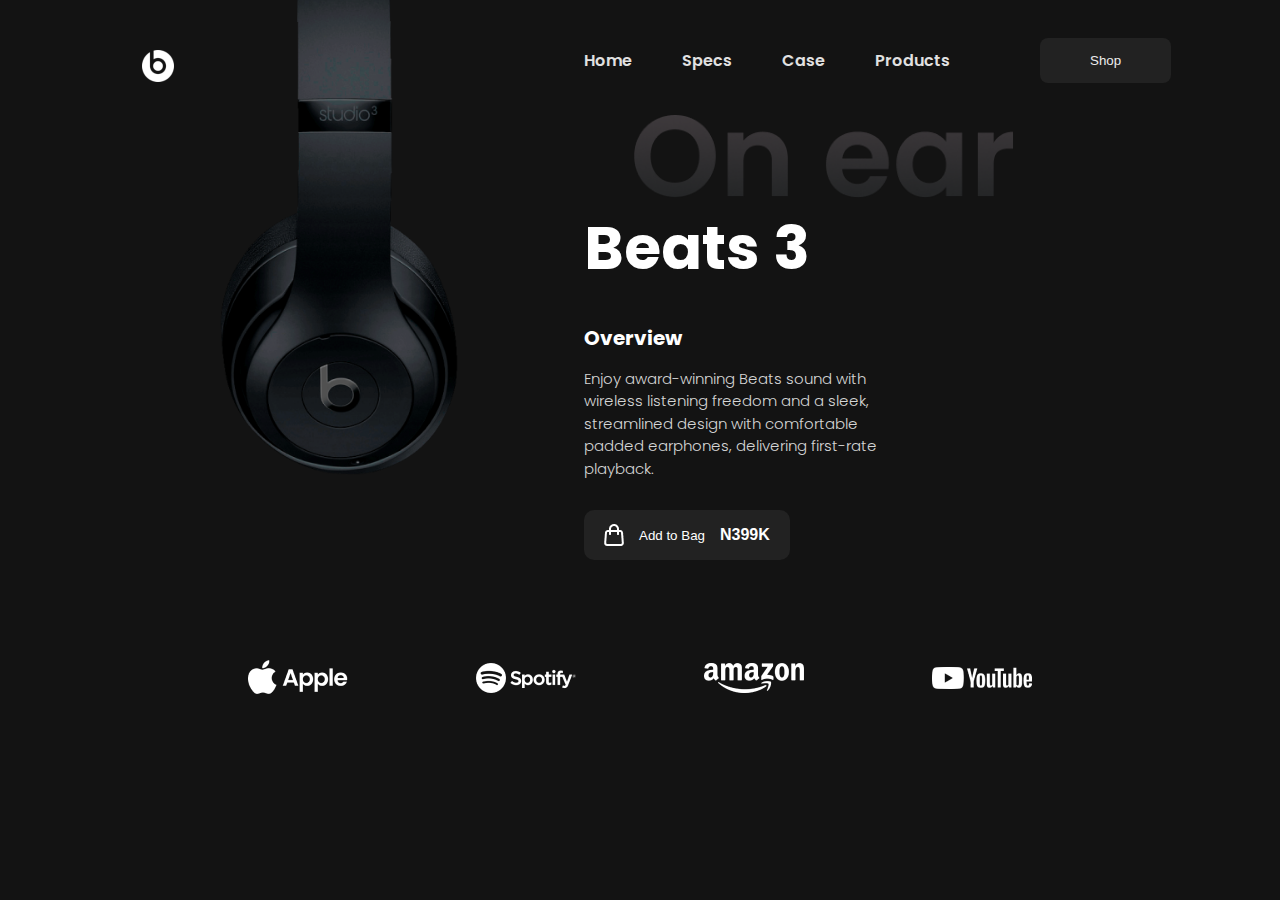
==== Project/Project 11- Beats Landing Page/index.html @ 22a854d6 "new project started" ====
<!DOCTYPE html>
<html lang="en">
<head>
    <meta charset="UTF-8">
    <meta http-equiv="X-UA-Compatible" content="IE=edge">
    <meta name="viewport" content="width=device-width, initial-scale=1.0">
    <title>Beats Landing Page</title>
    <link rel="stylesheet" href="./style.css">
</head>
<body>
    <section class="main-section">
        <div class="main-left">
            <img class="beats-logo" src="./Assets/Photos/beatsLogo.png" alt="beats-logo">
            <img class="main-img" src="./Assets/Photos/mainImage.png" alt="main-img">
        </div>
        <div class="main-right">
            <nav class="navbar">
                <div>
                    <ul class="nav-list">
                        <li>Home</li>
                        <li>Specs</li>
                        <li>Case</li>
                        <li>Products</li>
                    </ul>
                </div>
                <div>
                    <button class="shop-btn">Shop</button>
                </div>
            </nav>
            <img src="./Assets/Photos/onEar.png" alt="onear-img">
            <h1>Beats 3</h1>
            <h2>Overview</h2>
            <p>Enjoy award-winning Beats sound with wireless listening freedom and a sleek, 
                streamlined design with comfortable padded earphones, delivering first-rate playback.</p>
            <button class="cart">
                <img src="./Assets/Icons/shoppingBag.png" alt="shopping-img">
                <p>Add to Bag</p>
                <p>N399K</p>
            </button>
        </div>
    </section>
    <section class="brand-logo">
        <img src="./Assets/Photos/appleLogo.png" alt="brand-logo">
        <img src="./Assets/Photos/spotifyLogo.png" alt="brand-logo">
        <img src="./Assets/Photos/amazonLogo.png" alt="brand-logo">
        <img src="./Assets/Photos/youtubeLogo.png" alt="brand-logo">
    </section>
</body>
</html>
---- Project/Project 11- Beats Landing Page/style.css ----
@import url('https://fonts.googleapis.com/css2?family=Poppins:wght@100;200;300;400;500&display=swap');
*{
    margin: 0px;
    padding: 0px;
    box-sizing: border-box;
}
body{
    background-color: #000000ec;
    color: #ffffff;
    font-family: 'Poppins';
}
/* main section */
.main-section{
    display: flex;
    justify-content: center;
    gap: 120px;
}
.main-left{
    width: 40%;
    display: flex;
    align-items: flex-start;
    justify-content: end;
    gap: 40px;
}
.main-img{
    position: relative;
    top: -120px;
    width: 250px;
    height: 600px;
}
.beats-logo{
    position: relative;
    top: 50px;
}
.main-right{
    width: 60%;
    display: flex;
    flex-direction: column;
    align-items: flex-start;
}
.navbar{
    display: flex;
    gap: 90px;
    height: 120px;
    align-items: center;
    color: #e1e1e1;
}
.nav-list{
    list-style: none;
    display: flex;
    gap: 50px;
    font-weight: 600;
}
.shop-btn{
    border: none;
    color: #ededed;
    background-color: #222;
    padding: 15px 50px;
    border-radius: 8px;
    font-weight: 500;
}
.main-right>img:nth-child(2){
    position: relative;
    left: 50px;
    bottom: 5px;
    width: 380px;
}
.main-right>h1{
    font-size: 60px;
    font-weight: bold;
    margin-bottom: 30px;
}
.main-right>h2{
    font-size: 20px;
    font-weight: bold;
    margin-bottom: 15px;
}
.main-right>p:nth-child(5){
    width: 45%;
    font-weight: 300;
    font-size: 15px;
    margin-bottom: 30px;
    line-height: 1.5;
    color: #d5d5d5;
}
.cart{
    display: flex;
    align-items: center;
    gap: 15px;
    color: #ffffff;
    background-color: #222;
    padding: 14px 20px;
    border: none;
    border-radius: 10px;
}
.cart>p:last-child{
    font-size: 16px;
    font-weight:bolder;
}
/* brand logo section */
.brand-logo{
    display: flex;
    justify-content: center;
    align-items: center;
    gap: 10%;
    margin: 60px 0px;
}
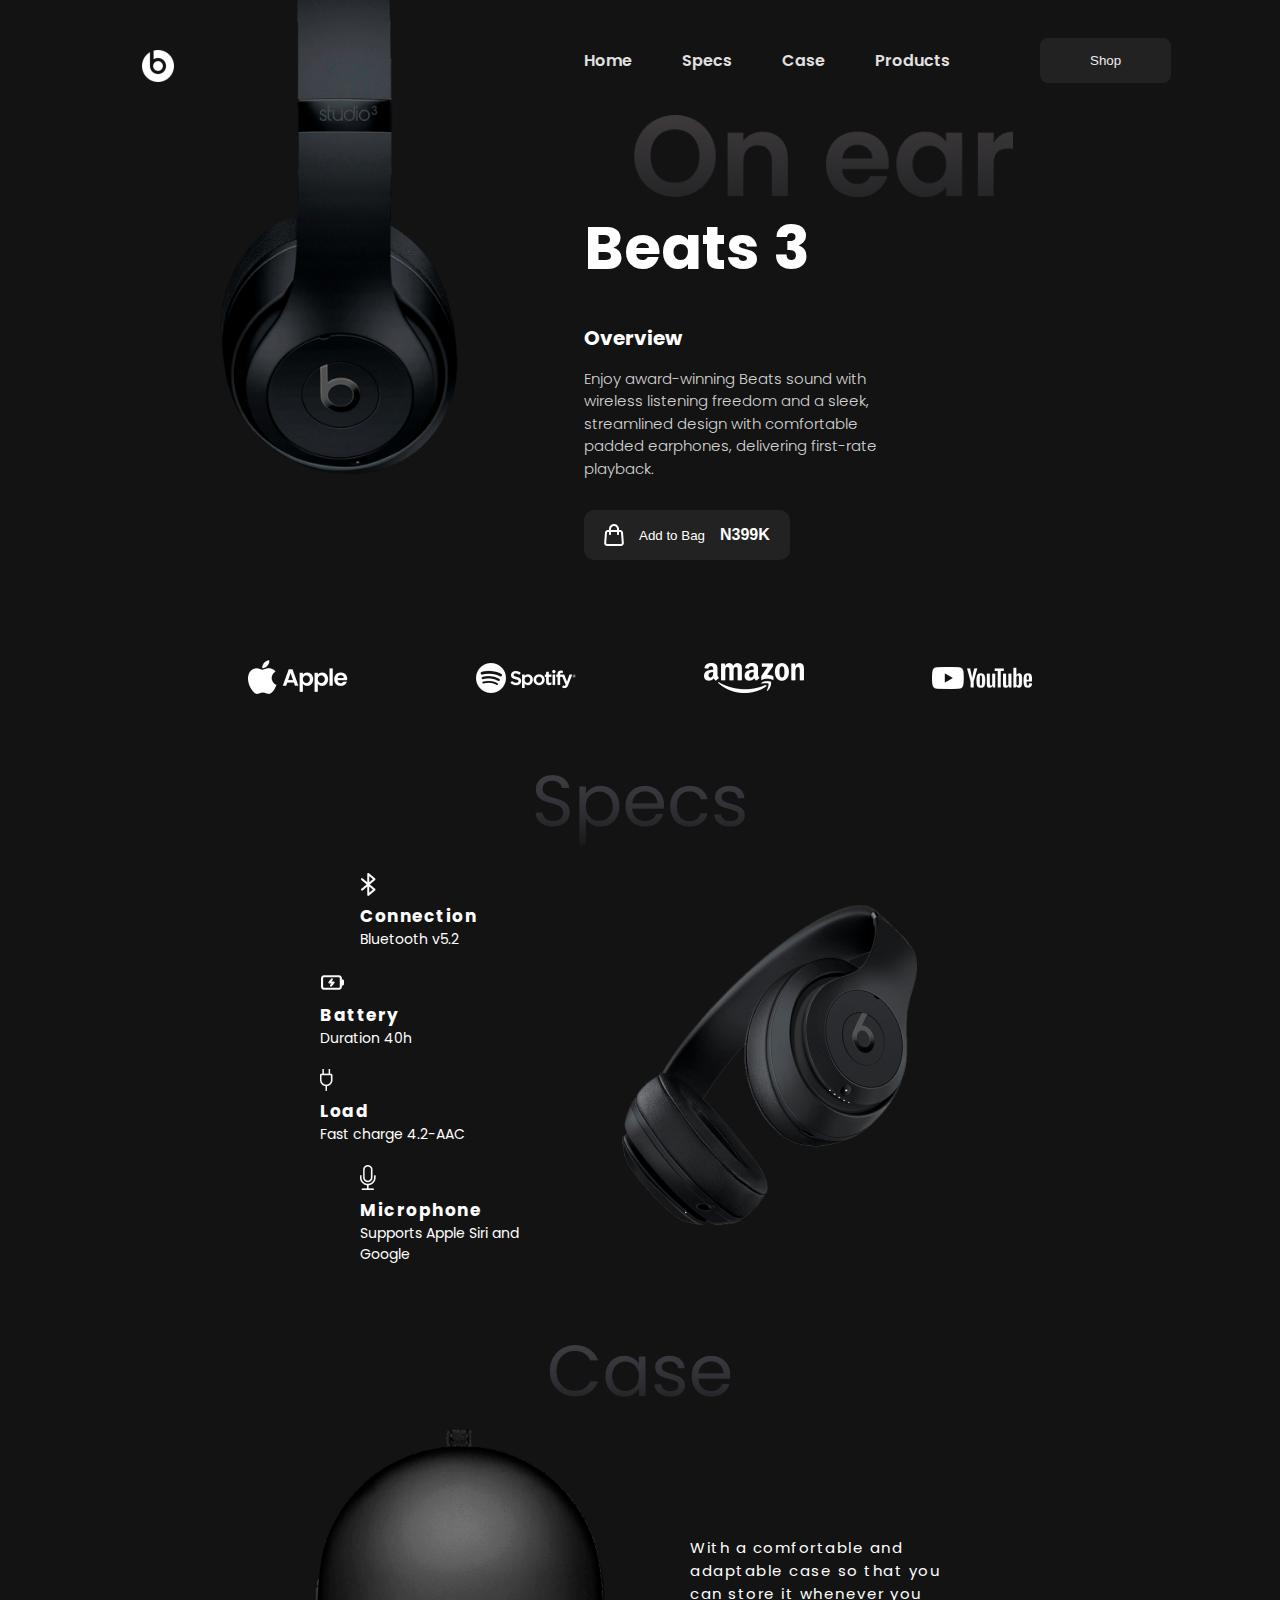
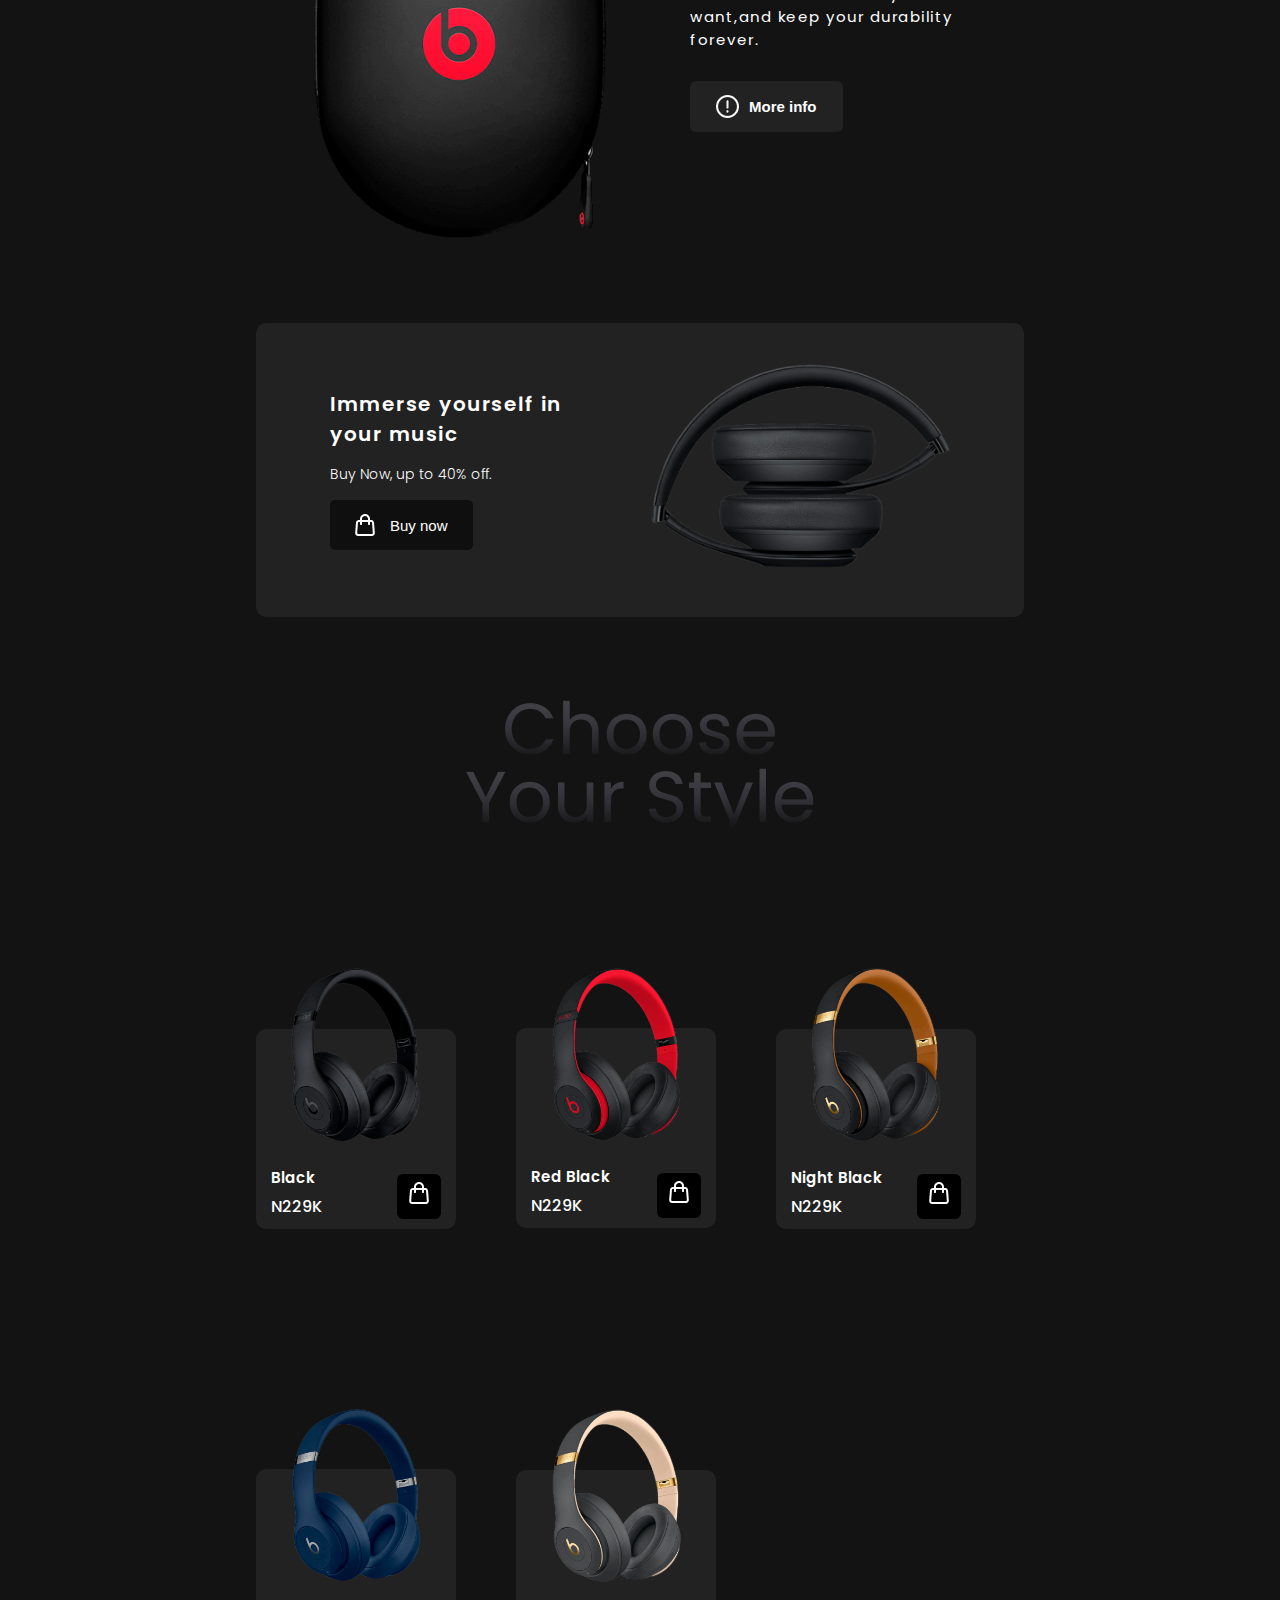
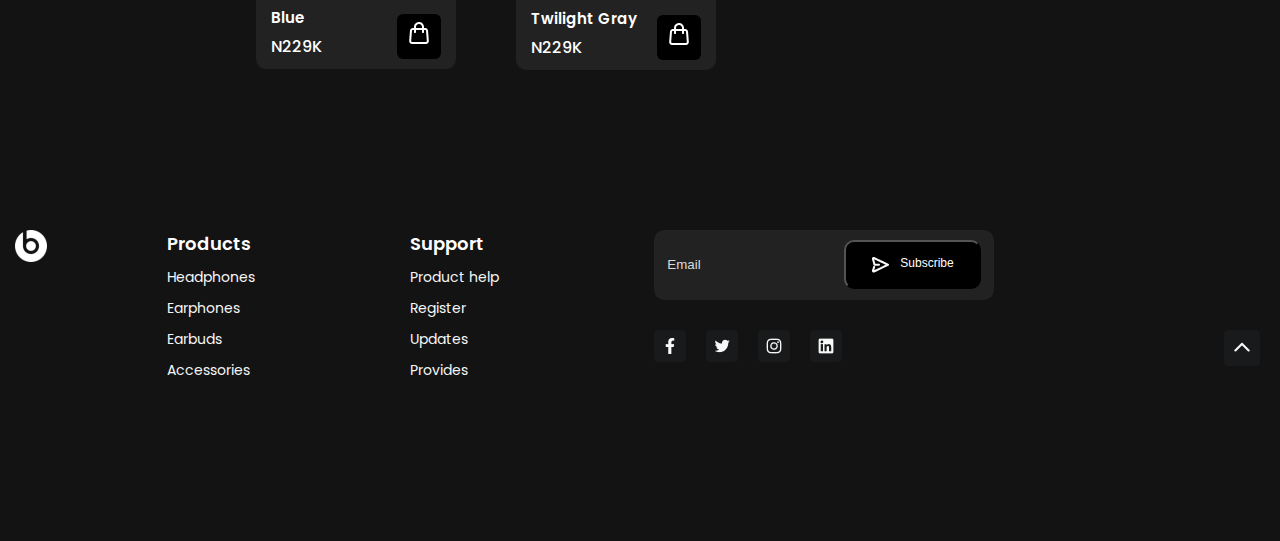
==== commit 88020e5e: "project done" ====
--- a/Project/Project 11- Beats Landing Page/index.html
+++ b/Project/Project 11- Beats Landing Page/index.html
@@ -39,11 +39,184 @@
             </button>
         </div>
     </section>
+    <!-- logo img section -->
     <section class="brand-logo">
         <img src="./Assets/Photos/appleLogo.png" alt="brand-logo">
         <img src="./Assets/Photos/spotifyLogo.png" alt="brand-logo">
         <img src="./Assets/Photos/amazonLogo.png" alt="brand-logo">
         <img src="./Assets/Photos/youtubeLogo.png" alt="brand-logo">
     </section>
+    <!-- specification section -->
+    <section class="specs">
+        <div><img src="./Assets/Icons/specsLogo.png" alt="specsLogo"></div>
+        <div class="specs-details">
+            <div class="specificantion">
+                <div><img src="./Assets/Icons/bluetooth.png" alt="bt-logo">
+                <h3>Connection</h3>
+                <p>Bluetooth v5.2</p>
+            </div>
+            <div><img src="./Assets/Icons/battery.png" alt="battery-logo">
+                <h3>Battery</h3>
+                <p>Duration 40h</p>
+            </div>
+            <div><img src="./Assets/Icons/charger.png" alt="charger-logo">
+                <h3>Load</h3>
+                <p>Fast charge 4.2-AAC</p>
+            </div>
+            <div><img src="./Assets/Icons/mic.png" alt="mic-logo">
+                <h3>Microphone</h3>
+                <p>Supports Apple Siri and Google</p>
+            </div>
+            </div>
+            <div>
+                <img src="./Assets/Photos/specsImage.png" alt="">
+            </div>
+        </div>
+    </section>
+    <!-- case section -->
+    <section class="case">
+        <div class="case-logo"><img src="./Assets/Icons/caseLogo.png" alt="caseLogo"></div>
+        <div>
+            <div class="case-details"><img src="./Assets/Photos/caseImage.png" alt="">
+            <div>
+                <p>With a comfortable and adaptable case so that you can store it whenever you want,and keep your durability forever.</p>
+                <button><img src="./Assets/Icons/group.png" alt="">More info</button>
+            </div></div>
+        </div>
+    </section>
+    <!-- buy section -->
+    <section class="buy">
+        <div class="buy-left">
+            <h3>Immerse yourself in your music</h3>
+            <p>Buy Now, up to 40% off.</p>
+            <button class="buynow-btn">
+                <img src="./Assets/Icons/shoppingBag.png" alt="img">
+                <p>Buy now</p>
+            </button>
+        </div>
+        <div class="buy-right">
+            <img src="./Assets/Photos/buyNowSectionImage.png" alt="img">
+        </div>
+    </section>
+<!-- choose your style section -->
+    <section class="your-style-sec">
+        <div>
+            <img src="./Assets/Icons/productLogo.png" alt="productLogo">
+        </div>
+        <div class="product-options">
+            <div class="product-item">
+                <div class="product-item-img">
+                    <img src="./Assets/Photos/black.png" alt="black">
+                </div>
+                <div class="product-detail">
+                    <div class="pro-name">
+                        <p>Black</p>
+                        <p>N229K</p>
+                    </div>
+                    <div>
+                        <img src="./Assets/Icons/shoppingBag.png" alt="shoppingBag">
+                    </div>
+                </div>
+            </div>
+            <div class="product-item">
+                <div class="product-item-img">
+                    <img src="./Assets/Photos/redBlack.png" alt="black">
+                </div>
+                <div class="product-detail">
+                    <div class="pro-name">
+                        <p>Red Black</p>
+                        <p>N229K</p>
+                    </div>
+                    <div>
+                        <img src="./Assets/Icons/shoppingBag.png" alt="shoppingBag">
+                    </div>
+                </div>
+            </div>
+            <div class="product-item">
+                <div class="product-item-img">
+                    <img src="./Assets/Photos/nightBlack.png" alt="black">
+                </div>
+                <div class="product-detail">
+                    <div class="pro-name">
+                        <p>Night Black</p>
+                        <p>N229K</p>
+                    </div>
+                    <div>
+                        <img src="./Assets/Icons/shoppingBag.png" alt="shoppingBag">
+                    </div>
+                </div>
+            </div>
+            <div class="product-item">
+                <div class="product-item-img">
+                    <img src="./Assets/Photos/blue.png" alt="blue">
+                </div>
+                <div class="product-detail">
+                    <div class="pro-name">
+                        <p>Blue</p>
+                        <p>N229K</p>
+                    </div>
+                    <div>
+                        <img src="./Assets/Icons/shoppingBag.png" alt="shoppingBag">
+                    </div>
+                </div>
+            </div>
+            <div class="product-item">
+                <div class="product-item-img">
+                    <img src="./Assets/Photos/twilightGray.png" alt="black">
+                </div>
+                <div class="product-detail">
+                    <div class="pro-name">
+                        <p>Twilight Gray</p>
+                        <p>N229K</p>
+                    </div>
+                    <div>
+                        <img src="./Assets/Icons/shoppingBag.png" alt="shoppingBag">
+                    </div>
+                </div>
+            </div>
+        </div>
+    </section>
+<!-- footer -->
+<footer>
+    <div>
+        <img src="./Assets/Photos/beatsLogo.png" alt="beatsLogo">
+    </div>
+    <div>
+        <ul class="footer-list">
+            <li>Products</li>
+            <li>Headphones</li>
+            <li>Earphones</li>
+            <li>Earbuds</li>
+            <li>Accessories</li>
+        </ul>
+    </div>
+    <div>
+        <ul class="footer-list">
+            <li>Support</li>
+            <li>Product help</li>
+            <li>Register</li>
+            <li>Updates</li>
+            <li>Provides</li>
+        </ul>
+    </div>
+    <div>
+        <div class="footer-subscribe">
+            <input type="email" placeholder="Email" id="">
+            <button class="sub-btn">
+                <img src="./Assets/Icons/rightArrow.png" alt="rightArrow">
+                <p>Subscribe</p>
+            </button>
+        </div>
+        <div class="footer-social">
+            <img src="./Assets/Icons/facebook.png" alt="facebook">
+            <img src="./Assets/Icons/twitter.png" alt="twitter">
+            <img src="./Assets/Icons/instagram.png" alt="instagram">
+            <img src="./Assets/Icons/linkedin.png" alt="linkedin">
+        </div>
+    </div>
+    <div class="footer-uparrow">
+        <img src="./Assets/Icons/upArrow.png" alt="upArrow">
+    </div>
+</footer>
 </body>
 </html>--- a/Project/Project 11- Beats Landing Page/style.css
+++ b/Project/Project 11- Beats Landing Page/style.css
@@ -104,4 +104,226 @@
     align-items: center;
     gap: 10%;
     margin: 60px 0px;
+}
+/* specificantion section */
+.specs{
+   display: flex;
+   flex-direction: column;
+   align-items: center;
+   gap: 20px;
+   margin: 80px 0px;
+}
+.specs-details{
+    display: flex;
+    gap: 80px;
+    align-items: center;
+}
+.specificantion{
+    display: flex;
+    flex-direction: column;
+    gap: 20px;
+}
+.specificantion div h3{
+    letter-spacing: 1.5px;
+    font-size: 17px;
+}
+.specificantion div p{
+    font-size: 14px;
+    width: 180px;
+}
+.specificantion>div:nth-child(2){
+    position: relative;
+    right: 40px;
+}
+.specificantion>div:nth-child(3){
+    position: relative;
+    right: 40px;
+}
+/* case section */
+.case{
+    display: flex;
+    flex-direction: column;
+    align-items: center;
+    gap: 20px;
+    margin: 80px 0px;
+}
+.case-details{
+    display: flex;
+    gap: 80px;
+    align-items: center;
+}
+.case-details>div:nth-child(2){
+    display: flex;
+    flex-direction: column;
+    gap: 30px;
+    align-items: flex-start;
+}
+.case-details>div:nth-child(2) p{
+    width: 280px;
+    letter-spacing: 1.5px;
+    font-size: 15px;
+}
+.case-details>div:nth-child(2)>button{
+    display: flex;
+    align-items: center;
+    gap: 10px;
+    background-color:#222;
+    padding: 14px 26px;
+    border: none;
+    border-radius: 6px;
+    color: #fff;
+    font-size: 15px;
+    font-weight: 600;
+}
+/* ---buy now--- */
+.buy{
+    margin: 80px 20%;
+    display: flex;
+    align-items: center;
+    justify-content: center;
+    background-color: #222;
+    border-radius: 10px;
+    padding: 40px 20px;
+    gap: 80px;
+}
+.buy-left>h3{
+    font-size: 20px;
+    font-weight: 600;
+    width: 240px;
+    margin-bottom: 15px;
+    letter-spacing: 1.5px;
+}
+.buy-left>p:nth-child(2){
+    font-size: 14px;
+    font-weight: 300;
+    margin-bottom: 15px;
+}
+.buynow-btn{
+    background-color: #0f0f0f;
+    border: none;
+    display: flex;
+    align-items: center;
+    justify-content: center;
+    gap: 15px;
+    font-size: 15px;
+    padding: 14px 25px;
+    border-radius: 5px;
+    color: #ffffff;
+}
+.buy-right>img{
+    width: 300px;
+}
+/* choose your style section */
+.your-style-sec{
+    display: flex;
+    flex-direction: column;
+    align-items: center;
+    margin: 80px 0px;
+}
+.product-options{
+    width: 60%;
+    display: flex;
+    align-items: center;
+    flex-wrap: wrap;
+    gap: 60px;
+}
+.product-item{
+    display: flex;
+    flex-direction: column;
+    align-items: center;
+}
+.product-item-img>img{
+    width: 130px;
+    position: relative;
+    top:120px;
+}
+.product-detail{
+    display: flex;
+    flex-direction: row;
+    align-items: flex-end;
+    background-color: #222;
+    height: 200px;
+    width: 200px;
+    padding: 0px 15px 10px 15px;
+    border-radius: 10px;
+}
+.pro-name{
+    display: flex;
+    flex-direction: column;
+    flex-grow: 1;
+}
+.product-detail>div>p:nth-child(1){
+    font-size: 15px;
+    font-weight: 600;
+}
+.product-detail>div>p:nth-child(2){
+    font-size: 16px;
+    font-weight: 500;
+    color: #ffffff;
+    margin-top: 5px;
+}
+.product-detail>div:nth-child(2){
+    background-color: #000;
+    width: max-content;
+    padding:8px 12px;
+    border-radius: 6px;
+}
+/* footer */
+footer{
+    margin:160px 0px;
+    display: flex;
+    justify-content:flex-end;
+    gap: 120px;
+}
+.footer-list{
+    list-style: none;
+    display: flex;
+    flex-direction: column;
+    gap: 10px;
+    font-size: 14px;
+    margin-right: 35px;
+    color: #f6f6f6;
+}
+.footer-list>li:nth-child(1){
+    font-size: 18px;
+    font-weight: 600;
+    color: #ffffff;
+}
+.sub-btn{
+    display: flex;
+    flex-direction: row;
+    color: #ffffff;
+    background-color: #000000;
+    gap: 10px;
+    padding: 14px 25px;
+    border-radius: 10px;
+    font-size: 12px;
+    cursor: pointer;
+}
+.footer-subscribe{
+    display: flex;
+    align-items: center;
+    justify-content: center;
+    background-color:#222;
+    width: 340px;
+    height: 70px;
+    border-radius: 10px;
+    margin-bottom: 30px;
+    margin-right: 130px;
+}
+.footer-subscribe>input{
+    background-color: #222;
+    border: none;
+}
+::placeholder{
+    color: #dadada;
+}
+.footer-social{
+    display: flex;
+    gap: 20px;
+}
+.footer-uparrow{
+    position: relative;
+    top: 100px;
+    right: 20px;
 }